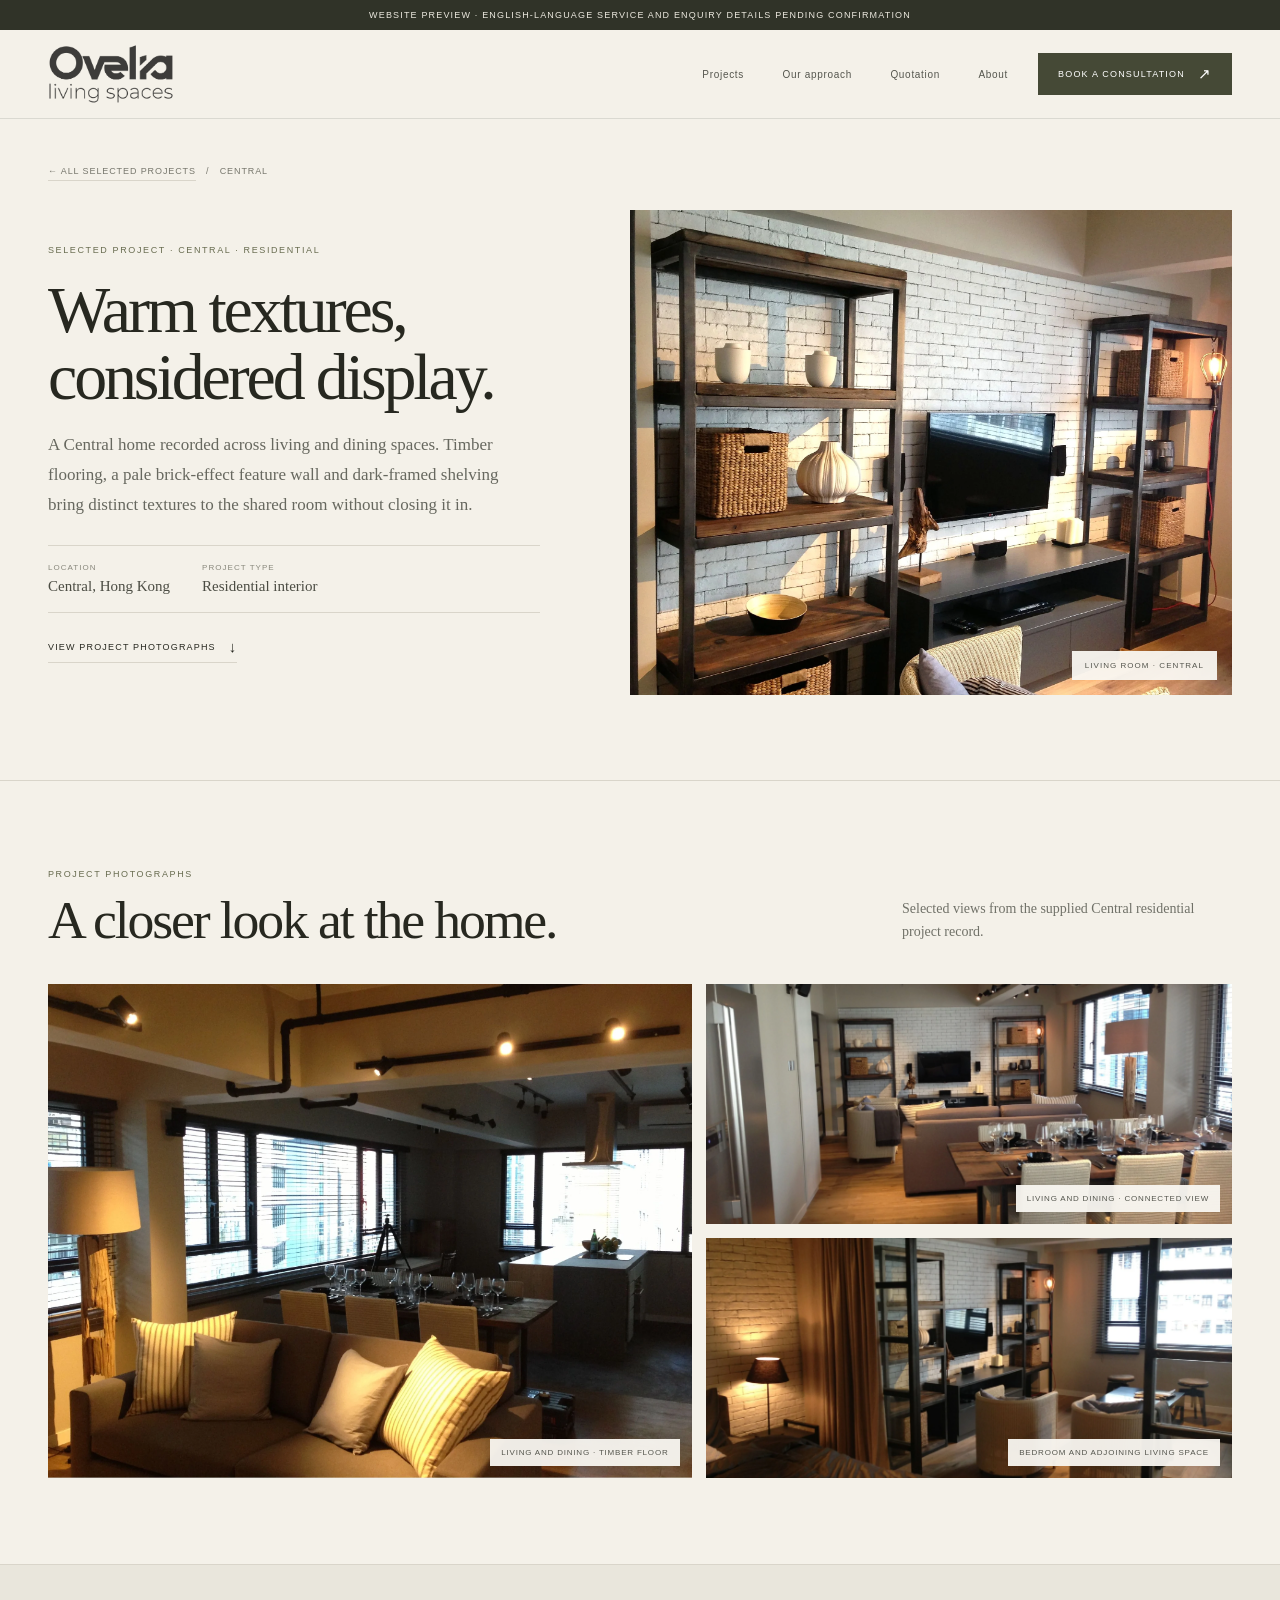
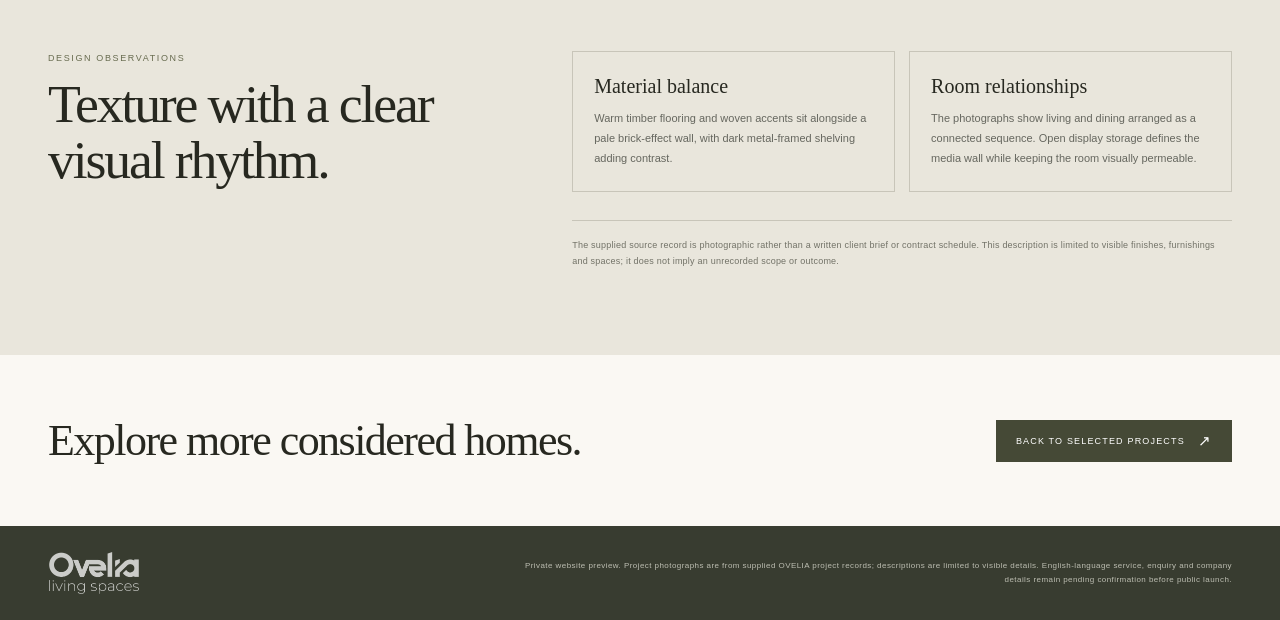
==== cases/central-living.html @ dab04a39 "Add OVELIA.HK website source" ====
<!doctype html>
<html lang="en">
<head>
  <meta charset="utf-8">
  <meta name="viewport" content="width=device-width, initial-scale=1">
  <meta name="theme-color" content="#f4f1e9">
  <meta name="description" content="A Central residential interior documented through warm timber, a pale brick-effect feature wall and dark-framed display shelving.">
  <meta property="og:type" content="website">
  <meta property="og:title" content="Warm textures, considered display — OVELIA.HK">
  <meta property="og:description" content="Living and dining in a Central Hong Kong home, documented in supplied project photographs.">
  <meta property="og:image" content="../assets/projects/central-living.webp">
  <title>Warm textures, considered display — OVELIA.HK</title>
  <link rel="preload" as="image" href="../assets/projects/central-living.webp">
  <link rel="stylesheet" href="case-detail.css">
</head>
<body>
  <div class="preview-note">Website preview · English-language service and enquiry details pending confirmation</div>
  <header class="site-header">
    <div class="wrap header-inner">
      <a class="brand" href="../index.html#top" aria-label="OVELIA home"><img src="../assets/ovelia-logo-transparent.png" alt="OVELIA living spaces"></a>
      <nav class="nav" aria-label="Main navigation">
        <a href="../index.html#projects">Projects</a><a href="../index.html#approach">Our approach</a><a href="../index.html#quotation">Quotation</a><a href="../index.html#about">About</a>
      </nav>
      <a class="button header-cta" href="../index.html#contact">Book a consultation <span class="arrow" aria-hidden="true">↗</span></a>
    </div>
  </header>
  <main id="top">
    <section class="case-hero">
      <div class="wrap">
        <div class="breadcrumb"><a href="../index.html#projects">← All selected projects</a> &nbsp; / &nbsp; Central</div>
        <div class="case-intro-grid">
          <div class="case-copy">
            <div class="eyebrow">Selected project · Central · Residential</div>
            <h1>Warm textures,<br>considered display.</h1>
            <p class="case-lead">A Central home recorded across living and dining spaces. Timber flooring, a pale brick-effect feature wall and dark-framed shelving bring distinct textures to the shared room without closing it in.</p>
            <div class="case-facts"><div class="fact"><span>Location</span><span>Central, Hong Kong</span></div><div class="fact"><span>Project type</span><span>Residential interior</span></div></div>
            <a class="text-link" href="#project-gallery">View project photographs <span class="arrow" aria-hidden="true">↓</span></a>
          </div>
          <figure class="case-cover">
            <img src="../assets/projects/central-living.webp" alt="Dark-framed display shelving and a pale brick-effect feature wall in a Central living room" width="2280" height="1613" fetchpriority="high">
            <figcaption>Living room · Central</figcaption>
          </figure>
        </div>
      </div>
    </section>
    <section class="section" id="project-gallery">
      <div class="wrap">
        <div class="section-heading"><div><div class="eyebrow">Project photographs</div><h2>A closer look at the home.</h2></div><p>Selected views from the supplied Central residential project record.</p></div>
        <div class="gallery-grid">
          <figure class="gallery-item"><img src="../assets/projects/central-living-record-01.webp" alt="Living and dining area in a Central home, with timber flooring and layered lighting" width="2280" height="1613" loading="lazy" decoding="async"><figcaption>Living and dining · timber floor</figcaption></figure>
          <figure class="gallery-item"><img src="../assets/projects/central-living-record-02.webp" alt="View connecting the dining table and living area in the Central home" width="2280" height="1613" loading="lazy" decoding="async"><figcaption>Living and dining · connected view</figcaption></figure>
          <figure class="gallery-item"><img src="../assets/projects/central-living-record-03.webp" alt="Bedroom and adjacent living area with open display shelving in the Central home" width="2280" height="1613" loading="lazy" decoding="async"><figcaption>Bedroom and adjoining living space</figcaption></figure>
        </div>
      </div>
    </section>
    <section class="section record-section">
      <div class="wrap record-grid">
        <div class="record-heading"><div class="eyebrow">Design observations</div><h2>Texture with a clear visual rhythm.</h2></div>
        <div>
          <div class="observations">
            <article class="observation"><h3>Material balance</h3><p>Warm timber flooring and woven accents sit alongside a pale brick-effect wall, with dark metal-framed shelving adding contrast.</p></article>
            <article class="observation"><h3>Room relationships</h3><p>The photographs show living and dining arranged as a connected sequence. Open display storage defines the media wall while keeping the room visually permeable.</p></article>
          </div>
          <p class="evidence-note">The supplied source record is photographic rather than a written client brief or contract schedule. This description is limited to visible finishes, furnishings and spaces; it does not imply an unrecorded scope or outcome.</p>
        </div>
      </div>
    </section>
    <section class="case-end"><div class="wrap case-end-inner"><h2>Explore more considered homes.</h2><a class="button" href="../index.html#projects">Back to selected projects <span class="arrow" aria-hidden="true">↗</span></a></div></section>
  </main>
  <footer class="footer"><div class="wrap footer-inner"><img class="footer-logo" src="../assets/ovelia-logo-transparent.png" alt="OVELIA living spaces"><p>Private website preview. Project photographs are from supplied OVELIA project records; descriptions are limited to visible details. English-language service, enquiry and company details remain pending confirmation before public launch.</p></div></footer>
</body>
</html>
---- cases/case-detail.css ----
:root {
  --paper: #f4f1e9;
  --paper-light: #faf8f3;
  --ink: #272820;
  --muted: #707168;
  --line: #d9d5ca;
  --olive: #686c50;
  --olive-dark: #454936;
  --clay: #c8a58b;
  --serif: "Iowan Old Style", "Baskerville", "Palatino Linotype", Georgia, serif;
  --sans: "Avenir Next", Avenir, "Segoe UI", Arial, sans-serif;
  --wrap: 1260px;
}
* { box-sizing: border-box; }
html { scroll-behavior: smooth; scroll-padding-top: 28px; }
body { margin: 0; background: var(--paper); color: var(--ink); font-family: var(--sans); -webkit-font-smoothing: antialiased; }
img { display: block; max-width: 100%; }
a { color: inherit; text-decoration: none; }
a:focus-visible { outline: 2px solid var(--olive); outline-offset: 4px; }
.wrap { width: min(var(--wrap), calc(100% - 96px)); margin-inline: auto; }
.preview-note { min-height: 30px; display: flex; align-items: center; justify-content: center; padding: 7px 18px; background: #303328; color: #ece9df; font-size: 9px; letter-spacing: .13em; text-align: center; text-transform: uppercase; }
.site-header { border-bottom: 1px solid rgba(39,40,32,.12); }
.header-inner { min-height: 88px; display: flex; align-items: center; justify-content: space-between; gap: 30px; }
.brand { display: flex; align-items: center; width: 126px; flex: none; }
.brand img { width: 100%; height: auto; mix-blend-mode: multiply; }
.nav { display: flex; align-items: center; gap: clamp(18px, 3vw, 42px); margin-left: auto; }
.nav a { color: #55564e; font-size: 10px; letter-spacing: .07em; transition: color .2s ease; }
.nav a:hover { color: var(--olive); }
.button, .text-link { display: inline-flex; align-items: center; justify-content: center; gap: 13px; font-size: 9px; letter-spacing: .13em; text-transform: uppercase; }
.button { padding: 15px 19px; background: var(--olive-dark); color: #fff; border: 1px solid var(--olive-dark); transition: background .2s ease, transform .2s ease; }
.button:hover { background: #35392b; transform: translateY(-1px); }
.text-link { padding: 10px 0; border-bottom: 1px solid var(--line); }
.text-link:hover { border-color: var(--olive); }
.arrow { font-size: 15px; line-height: 0; }
.eyebrow { color: var(--olive); font-size: 9px; letter-spacing: .18em; line-height: 1.6; text-transform: uppercase; }
.case-hero { padding: 47px 0 85px; }
.breadcrumb { margin-bottom: 34px; color: #77776d; font-size: 9px; letter-spacing: .1em; text-transform: uppercase; }
.breadcrumb a { border-bottom: 1px solid var(--line); padding-bottom: 4px; }
.case-intro-grid { display: grid; grid-template-columns: .9fr 1.1fr; gap: clamp(42px, 7vw, 104px); align-items: center; }
.case-copy { max-width: 510px; }
h1, h2, h3, p { margin-top: 0; }
h1 { margin: 20px 0 20px; font-family: var(--serif); font-size: clamp(48px, 5.15vw, 70px); font-weight: 400; letter-spacing: -.047em; line-height: 1.01; }
.case-lead { max-width: 490px; margin-bottom: 25px; color: #67685f; font-family: var(--serif); font-size: 17px; line-height: 1.75; }
.case-facts { display: flex; gap: 32px; padding: 17px 0; border-top: 1px solid var(--line); border-bottom: 1px solid var(--line); }
.fact { display: grid; gap: 6px; }
.fact span:first-child { color: #89887d; font-size: 8px; letter-spacing: .13em; text-transform: uppercase; }
.fact span:last-child { color: #4b4c43; font-family: var(--serif); font-size: 15px; }
.case-copy .text-link { margin-top: 19px; }
.case-cover { position: relative; margin: 0; aspect-ratio: 1.24; overflow: hidden; background: #ddd7ca; }
.case-cover img { width: 100%; height: 100%; object-fit: cover; object-position: center; }
.case-cover figcaption { position: absolute; right: 15px; bottom: 15px; padding: 10px 13px; background: rgba(250,248,243,.94); color: #55564e; font-size: 8px; letter-spacing: .13em; text-transform: uppercase; }
.section { padding: 86px 0; border-top: 1px solid var(--line); }
.section-heading { display: flex; align-items: flex-end; justify-content: space-between; gap: 30px; margin-bottom: 36px; }
.section-heading h2, .record-heading h2 { max-width: 680px; margin: 10px 0 0; font-family: var(--serif); font-size: clamp(38px, 4.2vw, 55px); font-weight: 400; letter-spacing: -.04em; line-height: 1.05; }
.section-heading p { max-width: 330px; margin: 0 0 4px; color: var(--muted); font-family: var(--serif); font-size: 14px; line-height: 1.7; }
.gallery-grid { display: grid; grid-template-columns: 1.1fr .9fr; grid-template-rows: repeat(2, minmax(0, 240px)); gap: 14px; }
.gallery-item { position: relative; min-width: 0; margin: 0; overflow: hidden; background: #e6e1d6; }
.gallery-item:first-child { grid-row: span 2; }
.gallery-item img { width: 100%; height: 100%; object-fit: cover; transition: transform .6s cubic-bezier(.2,.65,.25,1); }
.gallery-item:hover img { transform: scale(1.02); }
.gallery-item figcaption { position: absolute; right: 12px; bottom: 12px; max-width: calc(100% - 24px); padding: 9px 11px; background: rgba(250,248,243,.94); color: #55564e; font-size: 8px; letter-spacing: .1em; text-transform: uppercase; }
.record-section { background: #e9e6dc; }
.record-grid { display: grid; grid-template-columns: .78fr 1.22fr; gap: clamp(42px, 8vw, 110px); align-items: start; }
.record-heading h2 { max-width: 430px; }
.observations { display: grid; grid-template-columns: repeat(2, minmax(0, 1fr)); gap: 14px; }
.observation { padding: 23px 21px 22px; border: 1px solid #c8c5b9; }
.observation h3 { margin: 0 0 11px; font-family: var(--serif); font-size: 20px; font-weight: 400; }
.observation p { margin: 0; color: #66675f; font-size: 11px; line-height: 1.8; }
.evidence-note { max-width: 780px; margin: 28px 0 0; padding-top: 16px; border-top: 1px solid #c8c5b9; color: #727267; font-size: 9px; letter-spacing: .025em; line-height: 1.8; }
.case-end { padding: 60px 0; background: var(--paper-light); }
.case-end-inner { display: flex; align-items: center; justify-content: space-between; gap: 30px; }
.case-end h2 { margin: 0; font-family: var(--serif); font-size: clamp(30px, 3.5vw, 44px); font-weight: 400; letter-spacing: -.035em; }
.footer { padding: 25px 0; background: #383c30; color: #c8c8bc; }
.footer-inner { display: flex; justify-content: space-between; align-items: center; gap: 26px; }
.footer-logo { width: 92px; filter: brightness(0) invert(1); opacity: .74; }
.footer p { max-width: 720px; margin: 0; color: #bdbeb2; font-size: 8px; letter-spacing: .055em; line-height: 1.75; text-align: right; }
@media (max-width: 900px) {
  .wrap { width: min(var(--wrap), calc(100% - 52px)); }
  .nav { gap: 17px; }
  .nav a { font-size: 9px; }
  .case-intro-grid { gap: 38px; }
  .gallery-grid { grid-template-rows: repeat(2, minmax(0, 190px)); }
  .section { padding: 74px 0; }
}
@media (max-width: 680px) {
  .wrap { width: calc(100% - 38px); }
  .preview-note { min-height: 34px; font-size: 7px; letter-spacing: .08em; }
  .header-inner { min-height: 80px; flex-wrap: wrap; gap: 12px 14px; padding: 12px 0 13px; }
  .brand { width: 103px; }
  .header-cta { padding: 12px; font-size: 8px; gap: 8px; }
  .nav { order: 3; width: 100%; justify-content: space-between; gap: 12px; margin: 0; padding-top: 7px; border-top: 1px solid rgba(39,40,32,.09); }
  .nav a { font-size: 8px; letter-spacing: .04em; }
  .case-hero { padding: 32px 0 60px; }
  .breadcrumb { margin-bottom: 26px; }
  .case-intro-grid { grid-template-columns: 1fr; gap: 29px; }
  h1 { margin: 15px 0; font-size: clamp(48px, 13vw, 66px); }
  .case-lead { font-size: 16px; }
  .case-cover { aspect-ratio: 1.12; }
  .section { padding: 66px 0; }
  .section-heading { display: block; margin-bottom: 26px; }
  .section-heading h2, .record-heading h2 { font-size: 42px; }
  .section-heading p { margin-top: 13px; font-size: 14px; }
  .gallery-grid { grid-template-columns: 1fr; grid-template-rows: none; gap: 12px; }
  .gallery-item:first-child { grid-row: auto; }
  .gallery-item { aspect-ratio: 1.24; }
  .record-grid { grid-template-columns: 1fr; gap: 25px; }
  .observations { grid-template-columns: 1fr; }
  .case-end { padding: 50px 0; }
  .case-end-inner { align-items: flex-start; flex-direction: column; gap: 21px; }
  .footer-inner { align-items: flex-start; flex-direction: column; gap: 18px; }
  .footer-logo { width: 84px; }
  .footer p { text-align: left; }
}
@media (prefers-reduced-motion: reduce) {
  html { scroll-behavior: auto; }
  *, *::before, *::after { transition-duration: .01ms !important; animation-duration: .01ms !important; }
}
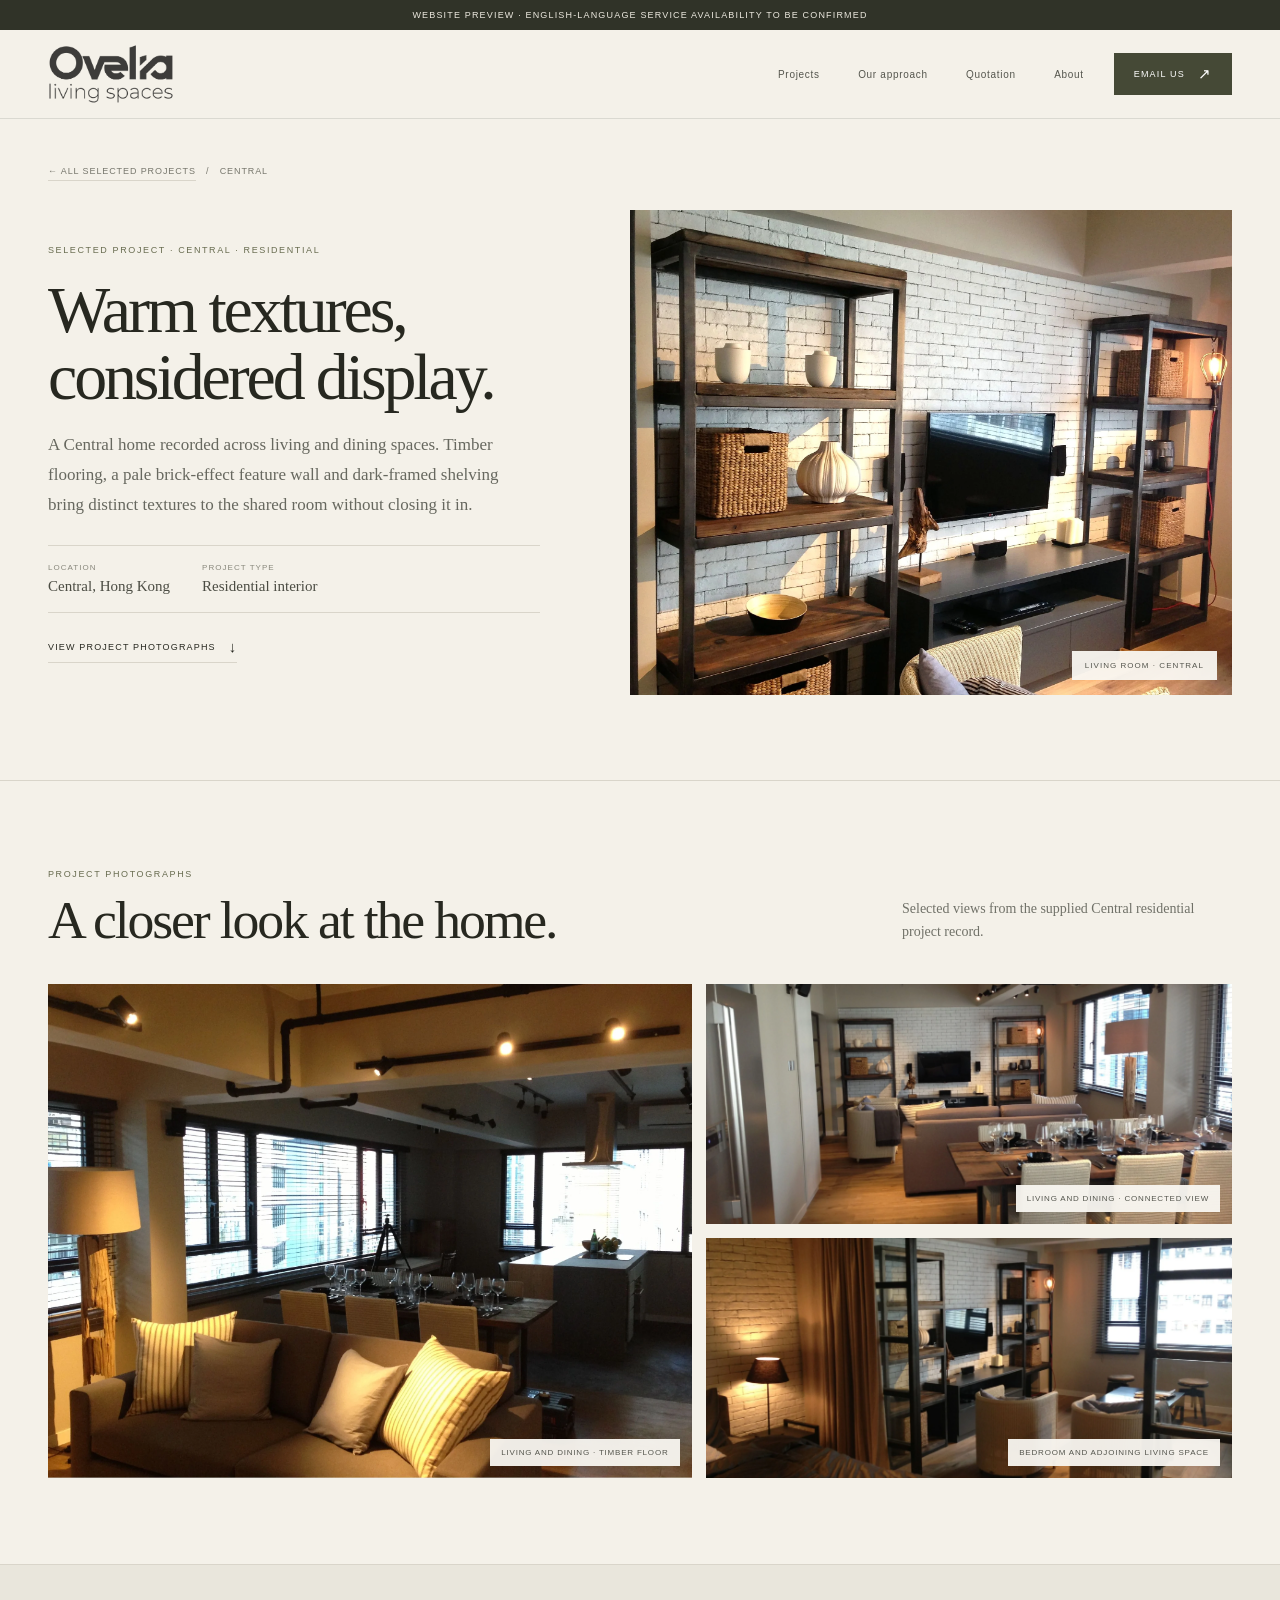
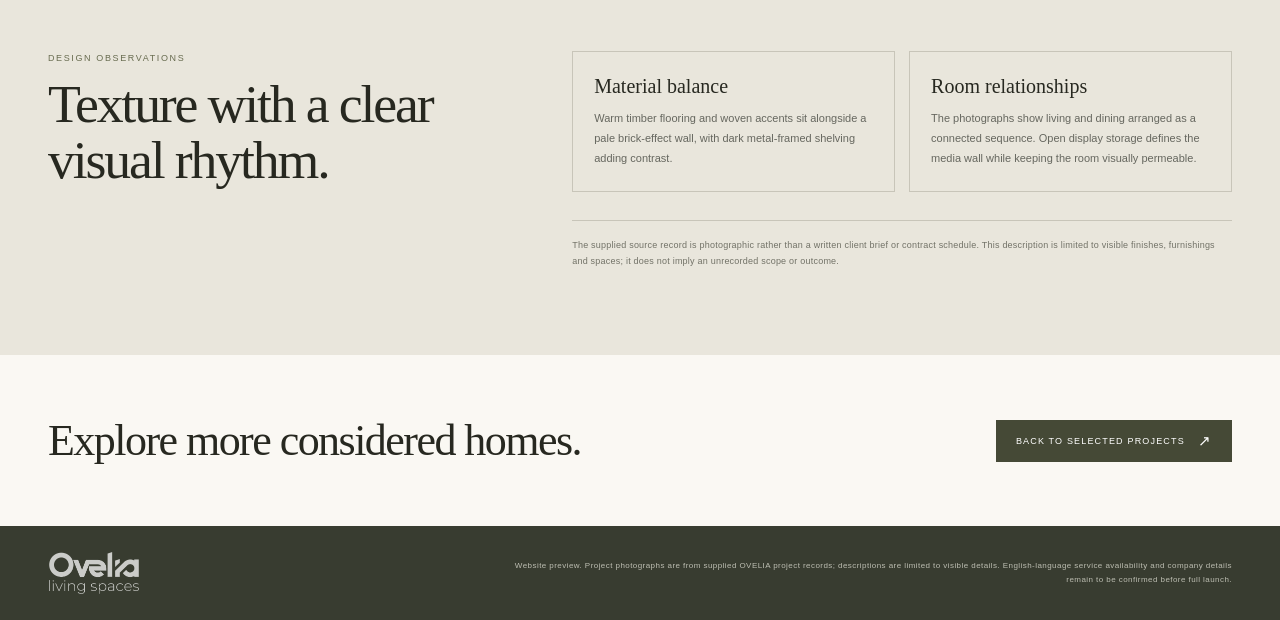
==== commit 8385bd8d: "Connect OVELIA enquiries to email" ====
--- a/cases/central-living.html
+++ b/cases/central-living.html
@@ -14,14 +14,14 @@
   <link rel="stylesheet" href="case-detail.css">
 </head>
 <body>
-  <div class="preview-note">Website preview · English-language service and enquiry details pending confirmation</div>
+  <div class="preview-note">Website preview · English-language service availability to be confirmed</div>
   <header class="site-header">
     <div class="wrap header-inner">
       <a class="brand" href="../index.html#top" aria-label="OVELIA home"><img src="../assets/ovelia-logo-transparent.png" alt="OVELIA living spaces"></a>
       <nav class="nav" aria-label="Main navigation">
         <a href="../index.html#projects">Projects</a><a href="../index.html#approach">Our approach</a><a href="../index.html#quotation">Quotation</a><a href="../index.html#about">About</a>
       </nav>
-      <a class="button header-cta" href="../index.html#contact">Book a consultation <span class="arrow" aria-hidden="true">↗</span></a>
+      <a class="button header-cta" href="mailto:info@ovelia.hk?subject=OVELIA%20project%20enquiry">Email us <span class="arrow" aria-hidden="true">↗</span></a>
     </div>
   </header>
   <main id="top">
@@ -67,6 +67,6 @@
     </section>
     <section class="case-end"><div class="wrap case-end-inner"><h2>Explore more considered homes.</h2><a class="button" href="../index.html#projects">Back to selected projects <span class="arrow" aria-hidden="true">↗</span></a></div></section>
   </main>
-  <footer class="footer"><div class="wrap footer-inner"><img class="footer-logo" src="../assets/ovelia-logo-transparent.png" alt="OVELIA living spaces"><p>Private website preview. Project photographs are from supplied OVELIA project records; descriptions are limited to visible details. English-language service, enquiry and company details remain pending confirmation before public launch.</p></div></footer>
+  <footer class="footer"><div class="wrap footer-inner"><img class="footer-logo" src="../assets/ovelia-logo-transparent.png" alt="OVELIA living spaces"><p>Website preview. Project photographs are from supplied OVELIA project records; descriptions are limited to visible details. English-language service availability and company details remain to be confirmed before full launch.</p></div></footer>
 </body>
 </html>
